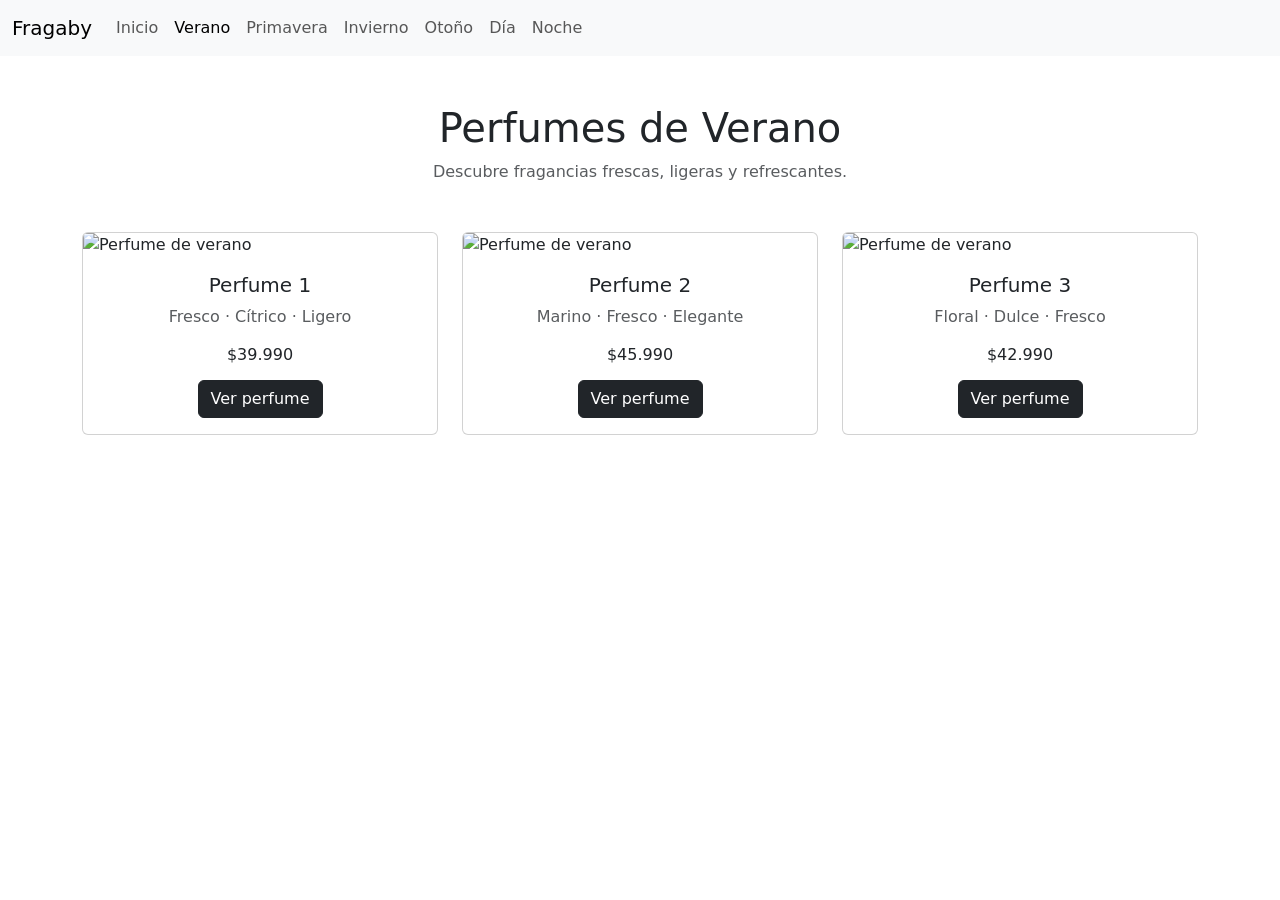
==== verano.html @ 9fd95c56 "ada" ====
<!DOCTYPE html>
<html lang="es">

<head>
    <meta charset="UTF-8">
    <meta name="viewport" content="width=device-width, initial-scale=1.0">

    <title>Fragaby - Verano</title>

    <link
        href="https://cdn.jsdelivr.net/npm/bootstrap@5.3.8/dist/css/bootstrap.min.css"
        rel="stylesheet"
    >

    <link rel="stylesheet" href="css/estilos.css">
</head>

<body>
    <header>
        <nav class="navbar navbar-expand-lg bg-body-tertiary">
            <div class="container-fluid">
                <a class="navbar-brand" href="index.html">
                    Fragaby
                </a>
                <button
                    class="navbar-toggler"
                    type="button"
                    data-bs-toggle="collapse"
                    data-bs-target="#navbarNav"
                >
                    <span class="navbar-toggler-icon"></span>
                </button>

                <div class="collapse navbar-collapse" id="navbarNav">

                    <ul class="navbar-nav">

                        <li class="nav-item">
                            <a class="nav-link" href="index.html">
                                Inicio
                            </a>
                        </li>

                        <li class="nav-item">
                            <a class="nav-link active" href="verano.html">
                                Verano
                            </a>
                        </li>

                        <li class="nav-item">
                            <a class="nav-link" href="primavera.html">
                                Primavera
                            </a>
                        </li>

                        <li class="nav-item">
                            <a class="nav-link" href="invierno.html">
                                Invierno
                            </a>
                        </li>

                        <li class="nav-item">
                            <a class="nav-link" href="otono.html">
                                Otoño
                            </a>
                        </li>

                        <li class="nav-item">
                            <a class="nav-link" href="dia.html">
                                Día
                            </a>
                        </li>

                        <li class="nav-item">
                            <a class="nav-link" href="noche.html">
                                Noche
                            </a>
                        </li>

                    </ul>

                </div>
            </div>
        </nav>
    </header>


    <!-- CONTENIDO -->

    <main class="container py-5">

        <div class="text-center mb-5">

            <h1>Perfumes de Verano</h1>

            <p class="text-muted">
                Descubre fragancias frescas, ligeras y refrescantes.
            </p>

        </div>


        <!-- PERFUMES -->

        <div class="row g-4">

            <!-- PERFUME 1 -->

            <div class="col-12 col-md-6 col-lg-4">

                <div class="card h-100">

                    <img
                        src="img/perfume1.jpg"
                        class="card-img-top"
                        alt="Perfume de verano"
                    >

                    <div class="card-body text-center">

                        <h5 class="card-title">
                            Perfume 1
                        </h5>

                        <p class="card-text text-muted">
                            Fresco · Cítrico · Ligero
                        </p>

                        <h6>
                            $39.990
                        </h6>

                        <a href="#" class="btn btn-dark mt-2">
                            Ver perfume
                        </a>

                    </div>

                </div>

            </div>


            <!-- PERFUME 2 -->

            <div class="col-12 col-md-6 col-lg-4">

                <div class="card h-100">

                    <img
                        src="img/perfume2.jpg"
                        class="card-img-top"
                        alt="Perfume de verano"
                    >

                    <div class="card-body text-center">

                        <h5 class="card-title">
                            Perfume 2
                        </h5>

                        <p class="card-text text-muted">
                            Marino · Fresco · Elegante
                        </p>

                        <h6>
                            $45.990
                        </h6>

                        <a href="#" class="btn btn-dark mt-2">
                            Ver perfume
                        </a>

                    </div>

                </div>

            </div>


            <!-- PERFUME 3 -->

            <div class="col-12 col-md-6 col-lg-4">

                <div class="card h-100">

                    <img
                        src="img/perfume3.jpg"
                        class="card-img-top"
                        alt="Perfume de verano"
                    >

                    <div class="card-body text-center">

                        <h5 class="card-title">
                            Perfume 3
                        </h5>

                        <p class="card-text text-muted">
                            Floral · Dulce · Fresco
                        </p>

                        <h6>
                            $42.990
                        </h6>

                        <a href="#" class="btn btn-dark mt-2">
                            Ver perfume
                        </a>

                    </div>

                </div>

            </div>

        </div>

    </main>

</body>
</html>
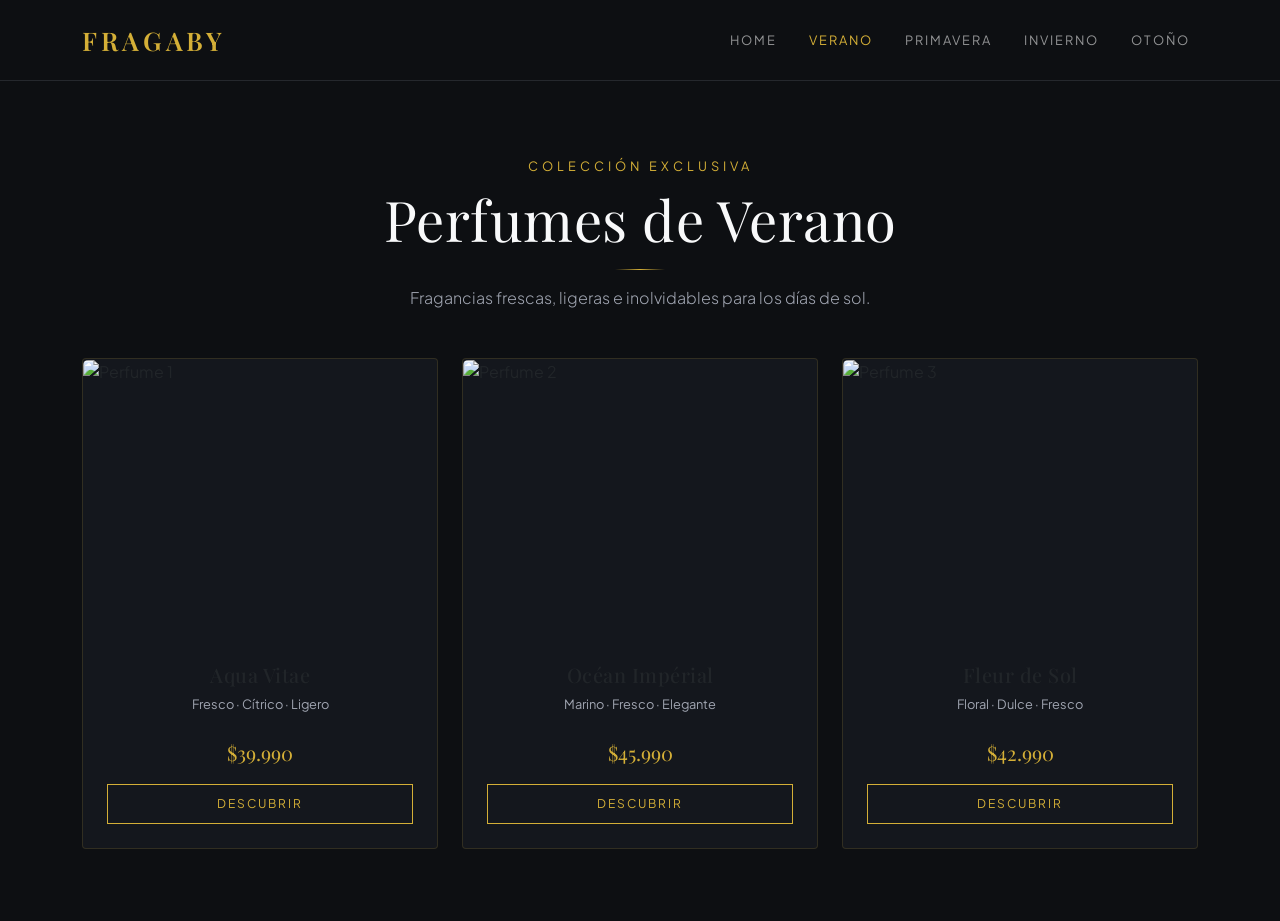
==== commit c2efacd3: "listo" ====
--- a/verano.html
+++ b/verano.html
@@ -1,222 +1,117 @@
-<!DOCTYPE html>
+<!doctype html>
 <html lang="es">
+    <head>
+        <meta charset="UTF-8" />
+        <meta name="viewport" content="width=device-width, initial-scale=1.0" />
+        <title>Fragaby — Verano</title>
 
-<head>
-    <meta charset="UTF-8">
-    <meta name="viewport" content="width=device-width, initial-scale=1.0">
+        <!-- Google Fonts para estilo de lujo -->
+        <link rel="preconnect" href="https://fonts.googleapis.com">
+        <link rel="preconnect" href="https://fonts.gstatic.com" crossorigin>
+        <link href="https://fonts.googleapis.com/css2?family=Playfair+Display:ital,wght@0,400;0,600;1,400&family=Plus+Jakarta+Sans:wght@300;400;500&display=swap" rel="stylesheet">
 
-    <title>Fragaby - Verano</title>
+        <!-- Bootstrap CSS -->
+        <link
+            href="https://cdn.jsdelivr.net/npm/bootstrap@5.3.3/dist/css/bootstrap.min.css"
+            rel="stylesheet"
+        />
+        <link rel="stylesheet" href="css/style.css" />
+    </head>
 
-    <link
-        href="https://cdn.jsdelivr.net/npm/bootstrap@5.3.8/dist/css/bootstrap.min.css"
-        rel="stylesheet"
-    >
+    <body class="luxury-bg text-light">
+        <header>
+            <nav class="navbar navbar-expand-lg navbar-dark bg-transparent py-3 border-bottom border-secondary border-opacity-25">
+                <div class="container">
+                    <a class="navbar-brand brand-logo" href="index.html">FRAGABY</a>
+                    <button
+                        class="navbar-toggler border-0"
+                        type="button"
+                        data-bs-toggle="collapse"
+                        data-bs-target="#navbarSupportedContent"
+                    >
+                        <span class="navbar-toggler-icon"></span>
+                    </button>
+                    <div class="collapse navbar-collapse" id="navbarSupportedContent">
+                        <ul class="navbar-nav ms-auto mb-2 mb-lg-0 gap-lg-3 text-uppercase fs-7 tracking-wider">
+                            <li class="nav-item"><a class="nav-link" href="index.html">Home</a></li>
+                            <li class="nav-item"><a class="nav-link active gold-text" href="#">Verano</a></li>
+                            <li class="nav-item"><a class="nav-link" href="#">Primavera</a></li>
+                            <li class="nav-item"><a class="nav-link" href="#">Invierno</a></li>
+                            <li class="nav-item"><a class="nav-link" href="#">Otoño</a></li>
+                        </ul>
+                    </div>
+                </div>
+            </nav>
+        </header>
 
-    <link rel="stylesheet" href="css/estilos.css">
-</head>
+        <main class="container py-5 my-4">
+            <div class="text-center mb-5 hero-header">
+                <span class="text-gold text-uppercase tracking-widest fs-7">Colección Exclusiva</span>
+                <h1 class="display-4 luxury-title mt-2">Perfumes de Verano</h1>
+                <div class="gold-divider mx-auto my-3"></div>
+                <p class="text-gold-light fw-light">Fragancias frescas, ligeras e inolvidables para los días de sol.</p>
+            </div>
 
-<body>
-    <header>
-        <nav class="navbar navbar-expand-lg bg-body-tertiary">
-            <div class="container-fluid">
-                <a class="navbar-brand" href="index.html">
-                    Fragaby
-                </a>
-                <button
-                    class="navbar-toggler"
-                    type="button"
-                    data-bs-toggle="collapse"
-                    data-bs-target="#navbarNav"
-                >
-                    <span class="navbar-toggler-icon"></span>
-                </button>
+            <div class="row g-4 justify-content-center">
+                <!-- Tarjeta 1 -->
+                <div class="col-12 col-md-6 col-lg-4">
+                    <div class="card luxury-card h-100 border-0">
+                        <div class="card-img-wrapper">
+                            <img src="https://images.unsplash.com/photo-1592945403244-b3fbafd7f539?auto=format&fit=crop&w=600&q=80" class="card-img-top" alt="Perfume 1" />
+                        </div>
+                        <div class="card-body text-center p-4 d-flex flex-column justify-content-between">
+                            <div>
+                                <h3 class="card-title h5 luxury-title">Aqua Vitae</h3>
+                                <p class="card-text text-gold-light fs-7 my-2">Fresco · Cítrico · Ligero</p>
+                            </div>
+                            <div>
+                                <span class="price d-block fs-5 my-3">$39.990</span>
+                                <a href="#" class="btn btn-luxury w-100">Descubrir</a>
+                            </div>
+                        </div>
+                    </div>
+                </div>
 
-                <div class="collapse navbar-collapse" id="navbarNav">
+                <!-- Tarjeta 2 -->
+                <div class="col-12 col-md-6 col-lg-4">
+                    <div class="card luxury-card h-100 border-0">
+                        <div class="card-img-wrapper">
+                            <img src="https://images.unsplash.com/photo-1547887537-6158d64c35b3?auto=format&fit=crop&w=600&q=80" class="card-img-top" alt="Perfume 2" />
+                        </div>
+                        <div class="card-body text-center p-4 d-flex flex-column justify-content-between">
+                            <div>
+                                <h3 class="card-title h5 luxury-title">Océan Impérial</h3>
+                                <p class="card-text text-gold-light fs-7 my-2">Marino · Fresco · Elegante</p>
+                            </div>
+                            <div>
+                                <span class="price d-block fs-5 my-3">$45.990</span>
+                                <a href="#" class="btn btn-luxury w-100">Descubrir</a>
+                            </div>
+                        </div>
+                    </div>
+                </div>
 
-                    <ul class="navbar-nav">
-
-                        <li class="nav-item">
-                            <a class="nav-link" href="index.html">
-                                Inicio
-                            </a>
-                        </li>
-
-                        <li class="nav-item">
-                            <a class="nav-link active" href="verano.html">
-                                Verano
-                            </a>
-                        </li>
-
-                        <li class="nav-item">
-                            <a class="nav-link" href="primavera.html">
-                                Primavera
-                            </a>
-                        </li>
-
-                        <li class="nav-item">
-                            <a class="nav-link" href="invierno.html">
-                                Invierno
-                            </a>
-                        </li>
-
-                        <li class="nav-item">
-                            <a class="nav-link" href="otono.html">
-                                Otoño
-                            </a>
-                        </li>
-
-                        <li class="nav-item">
-                            <a class="nav-link" href="dia.html">
-                                Día
-                            </a>
-                        </li>
-
-                        <li class="nav-item">
-                            <a class="nav-link" href="noche.html">
-                                Noche
-                            </a>
-                        </li>
-
-                    </ul>
-
+                <!-- Tarjeta 3 -->
+                <div class="col-12 col-md-6 col-lg-4">
+                    <div class="card luxury-card h-100 border-0">
+                        <div class="card-img-wrapper">
+                            <img src="https://images.unsplash.com/photo-1523293182086-7651a899d37f?auto=format&fit=crop&w=600&q=80" class="card-img-top" alt="Perfume 3" />
+                        </div>
+                        <div class="card-body text-center p-4 d-flex flex-column justify-content-between">
+                            <div>
+                                <h3 class="card-title h5 luxury-title">Fleur de Sol</h3>
+                                <p class="card-text text-gold-light fs-7 my-2">Floral · Dulce · Fresco</p>
+                            </div>
+                            <div>
+                                <span class="price d-block fs-5 my-3">$42.990</span>
+                                <a href="#" class="btn btn-luxury w-100">Descubrir</a>
+                            </div>
+                        </div>
+                    </div>
                 </div>
             </div>
-        </nav>
-    </header>
+        </main>
 
-
-    <!-- CONTENIDO -->
-
-    <main class="container py-5">
-
-        <div class="text-center mb-5">
-
-            <h1>Perfumes de Verano</h1>
-
-            <p class="text-muted">
-                Descubre fragancias frescas, ligeras y refrescantes.
-            </p>
-
-        </div>
-
-
-        <!-- PERFUMES -->
-
-        <div class="row g-4">
-
-            <!-- PERFUME 1 -->
-
-            <div class="col-12 col-md-6 col-lg-4">
-
-                <div class="card h-100">
-
-                    <img
-                        src="img/perfume1.jpg"
-                        class="card-img-top"
-                        alt="Perfume de verano"
-                    >
-
-                    <div class="card-body text-center">
-
-                        <h5 class="card-title">
-                            Perfume 1
-                        </h5>
-
-                        <p class="card-text text-muted">
-                            Fresco · Cítrico · Ligero
-                        </p>
-
-                        <h6>
-                            $39.990
-                        </h6>
-
-                        <a href="#" class="btn btn-dark mt-2">
-                            Ver perfume
-                        </a>
-
-                    </div>
-
-                </div>
-
-            </div>
-
-
-            <!-- PERFUME 2 -->
-
-            <div class="col-12 col-md-6 col-lg-4">
-
-                <div class="card h-100">
-
-                    <img
-                        src="img/perfume2.jpg"
-                        class="card-img-top"
-                        alt="Perfume de verano"
-                    >
-
-                    <div class="card-body text-center">
-
-                        <h5 class="card-title">
-                            Perfume 2
-                        </h5>
-
-                        <p class="card-text text-muted">
-                            Marino · Fresco · Elegante
-                        </p>
-
-                        <h6>
-                            $45.990
-                        </h6>
-
-                        <a href="#" class="btn btn-dark mt-2">
-                            Ver perfume
-                        </a>
-
-                    </div>
-
-                </div>
-
-            </div>
-
-
-            <!-- PERFUME 3 -->
-
-            <div class="col-12 col-md-6 col-lg-4">
-
-                <div class="card h-100">
-
-                    <img
-                        src="img/perfume3.jpg"
-                        class="card-img-top"
-                        alt="Perfume de verano"
-                    >
-
-                    <div class="card-body text-center">
-
-                        <h5 class="card-title">
-                            Perfume 3
-                        </h5>
-
-                        <p class="card-text text-muted">
-                            Floral · Dulce · Fresco
-                        </p>
-
-                        <h6>
-                            $42.990
-                        </h6>
-
-                        <a href="#" class="btn btn-dark mt-2">
-                            Ver perfume
-                        </a>
-
-                    </div>
-
-                </div>
-
-            </div>
-
-        </div>
-
-    </main>
-
-</body>
+        <script src="https://cdn.jsdelivr.net/npm/bootstrap@5.3.3/dist/js/bootstrap.bundle.min.js"></script>
+    </body>
 </html>
--- a/css/style.css
+++ b/css/style.css
@@ -0,0 +1,104 @@
+.navbar-brand {
+    font-family: Georgia, serif;
+    font-size: 30px;
+    font-weight: 500;
+    letter-spacing: 5px;
+    text-transform: uppercase;
+}
+
+:root {
+    --bg-dark: #0d0f12;
+    --card-bg: #14171d;
+    --gold: #d4af37;
+    --gold-light: #e6ca65;
+    --text-muted: #a0a5b1;
+}
+
+body.luxury-bg {
+    background-color: var(--bg-dark);
+    font-family: 'Plus Jakarta Sans', sans-serif;
+    color: #e0e0e0;
+}
+
+/* Tipografías */
+.luxury-title {
+    font-family: 'Playfair Display', serif;
+    letter-spacing: 0.5px;
+}
+
+.brand-logo {
+    font-family: 'Playfair Display', serif;
+    font-size: 1.6rem;
+    letter-spacing: 4px;
+    color: var(--gold) !important;
+    font-weight: 600;
+}
+
+/* Detalles Dorados */
+.text-gold { color: var(--gold); }
+.text-gold-light { color: var(--text-muted); }
+.gold-text { color: var(--gold) !important; }
+.tracking-wider { letter-spacing: 2px; }
+.tracking-widest { letter-spacing: 4px; }
+.fs-7 { font-size: 0.8rem; }
+
+.gold-divider {
+    width: 50px;
+    height: 1px;
+    background: linear-gradient(90deg, transparent, var(--gold), transparent);
+}
+
+/* Tarjetas */
+.luxury-card {
+    background: var(--card-bg);
+    border: 1px solid rgba(212, 175, 55, 0.15) !important;
+    border-radius: 4px;
+    transition: all 0.4s ease;
+    overflow: hidden;
+}
+
+.luxury-card:hover {
+    transform: translateY(-7px);
+    border-color: rgba(212, 175, 55, 0.5) !important;
+    box-shadow: 0 10px 30px rgba(0, 0, 0, 0.6), 0 0 15px rgba(212, 175, 55, 0.1);
+}
+
+.card-img-wrapper {
+    height: 280px;
+    overflow: hidden;
+}
+
+.card-img-top {
+    height: 100%;
+    width: 100%;
+    object-fit: cover;
+    transition: transform 0.6s ease;
+}
+
+.luxury-card:hover .card-img-top {
+    transform: scale(1.05);
+}
+
+.price {
+    font-family: 'Playfair Display', serif;
+    color: var(--gold);
+}
+
+/* Botón de Lujo */
+.btn-luxury {
+    background: transparent;
+    color: var(--gold);
+    border: 1px solid var(--gold);
+    border-radius: 0;
+    text-transform: uppercase;
+    font-size: 0.75rem;
+    letter-spacing: 2px;
+    padding: 10px 20px;
+    transition: all 0.3s ease;
+}
+
+.btn-luxury:hover {
+    background: var(--gold);
+    color: var(--bg-dark);
+    box-shadow: 0 0 15px rgba(212, 175, 55, 0.4);
+}
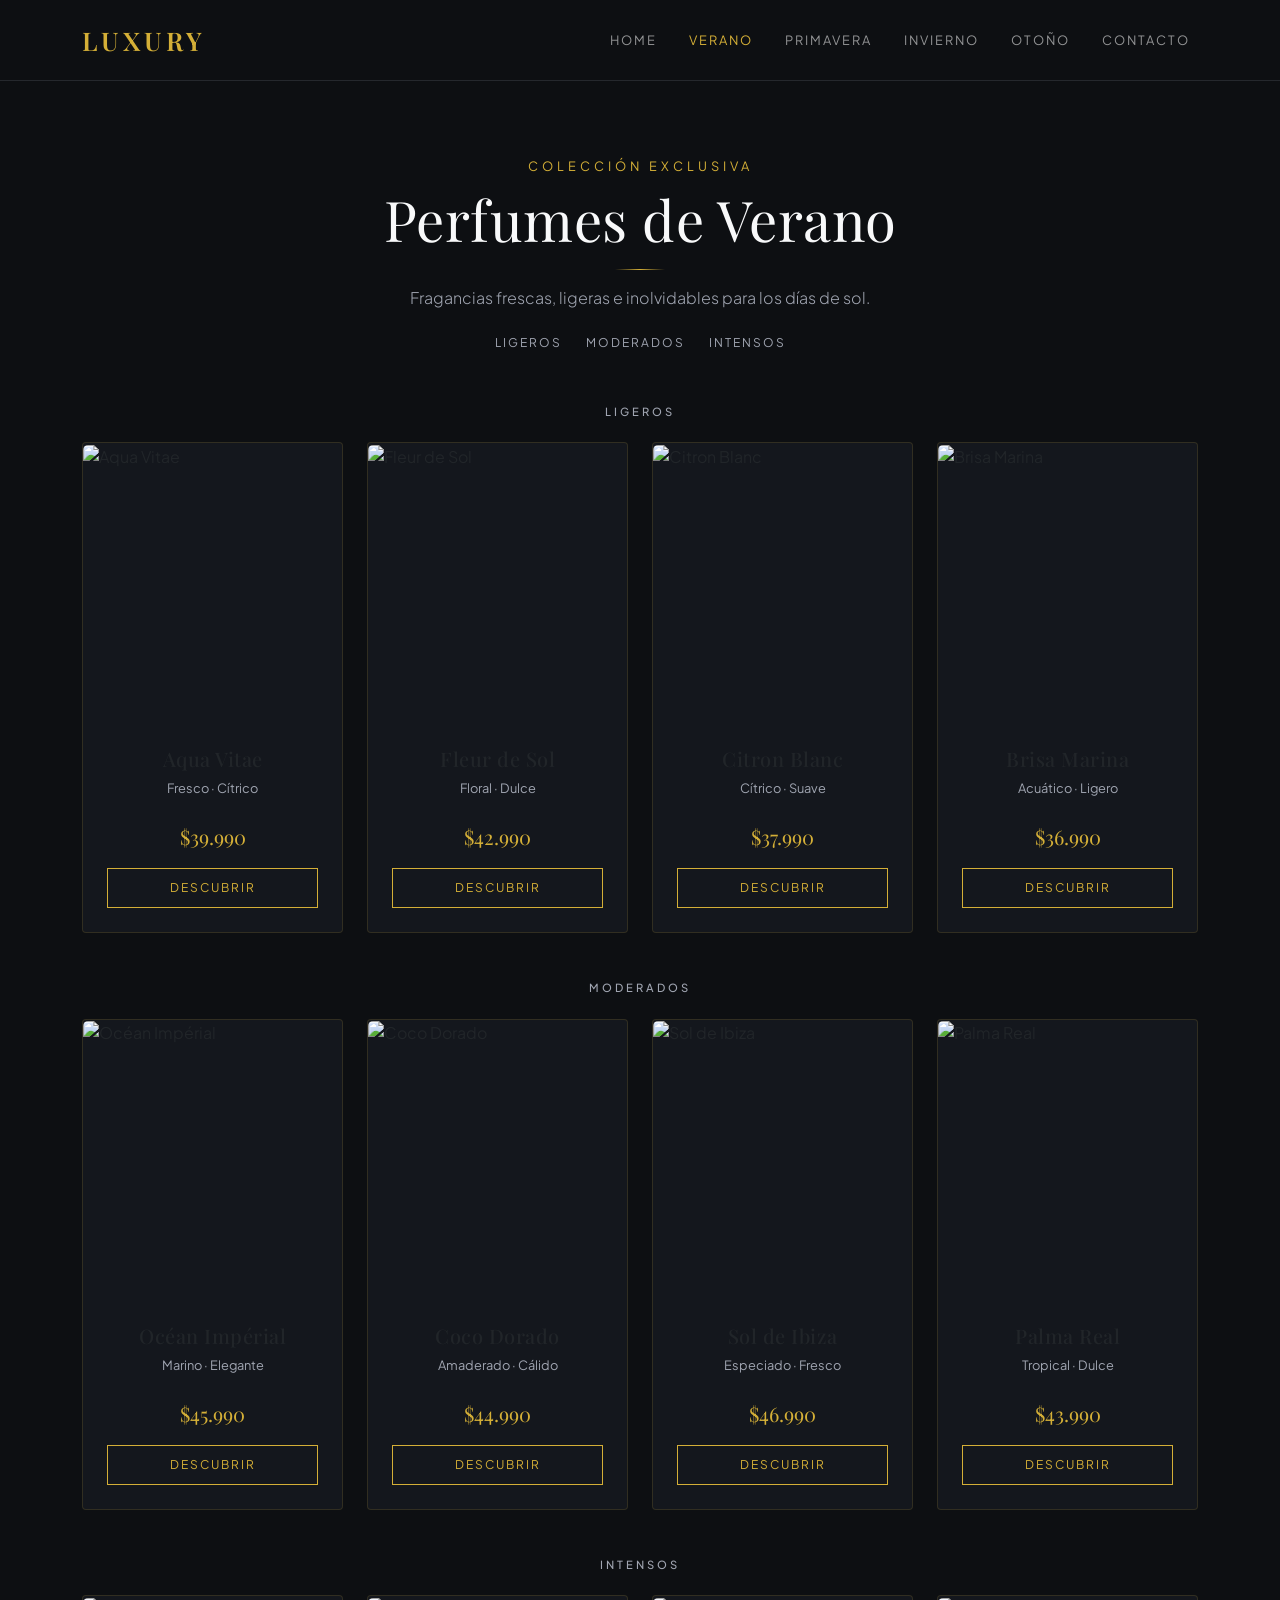
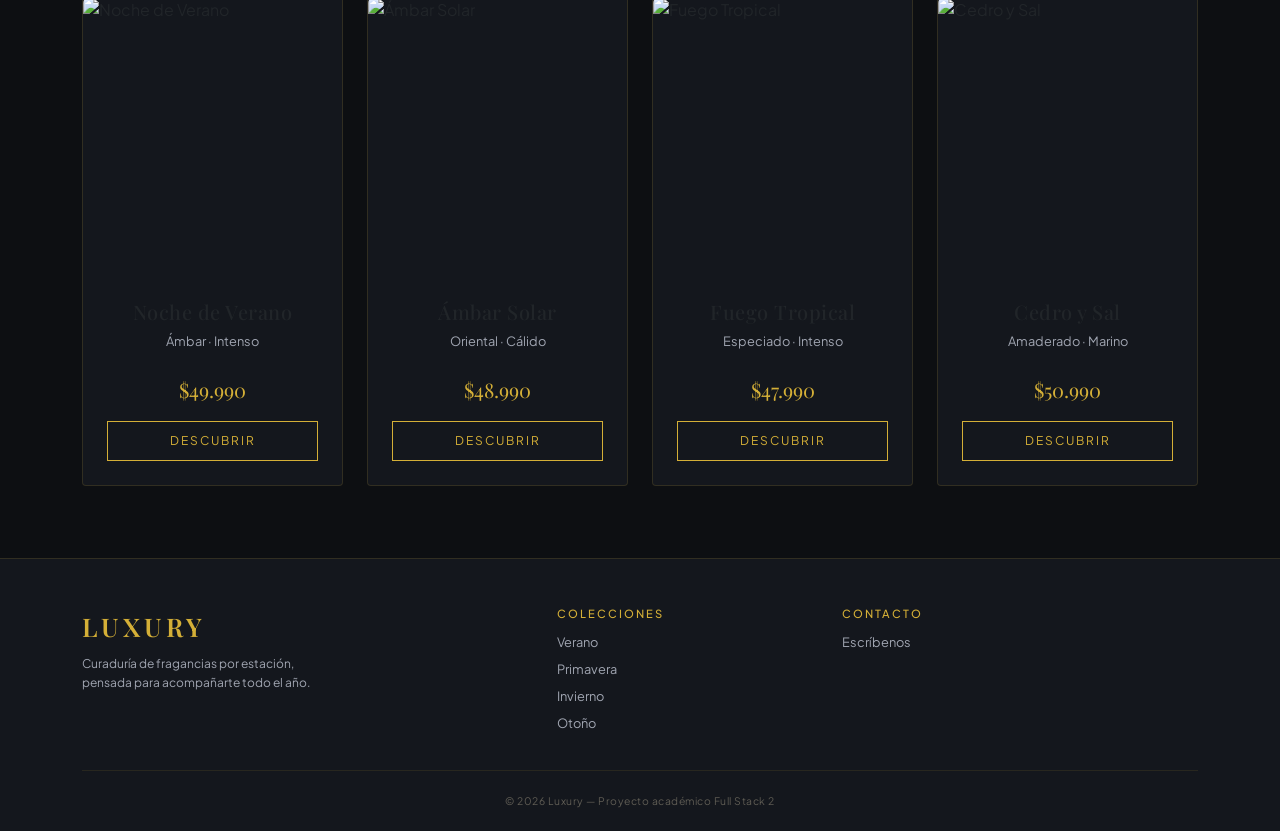
==== commit b63507b7: "claude_te_amo" ====
--- a/verano.html
+++ b/verano.html
@@ -3,18 +3,14 @@
     <head>
         <meta charset="UTF-8" />
         <meta name="viewport" content="width=device-width, initial-scale=1.0" />
-        <title>Fragaby — Verano</title>
-
-        <!-- Google Fonts para estilo de lujo -->
+        <title>Luxury — Verano</title>
+
         <link rel="preconnect" href="https://fonts.googleapis.com">
         <link rel="preconnect" href="https://fonts.gstatic.com" crossorigin>
-        <link href="https://fonts.googleapis.com/css2?family=Playfair+Display:ital,wght@0,400;0,600;1,400&family=Plus+Jakarta+Sans:wght@300;400;500&display=swap" rel="stylesheet">
-
-        <!-- Bootstrap CSS -->
-        <link
-            href="https://cdn.jsdelivr.net/npm/bootstrap@5.3.3/dist/css/bootstrap.min.css"
-            rel="stylesheet"
-        />
+        <link href="https://fonts.googleapis.com/css2?family=Playfair+Display:ital,wght@0,400;0,500;0,600;1,400&family=Plus+Jakarta+Sans:wght@300;400;500&display=swap" rel="stylesheet">
+
+        <link rel="stylesheet" href="https://cdn.jsdelivr.net/npm/bootstrap@5.3.3/dist/css/bootstrap.min.css" />
+        <link rel="stylesheet" href="https://cdn.jsdelivr.net/npm/bootstrap-icons@1.11.3/font/bootstrap-icons.css">
         <link rel="stylesheet" href="css/style.css" />
     </head>
 
@@ -22,22 +18,18 @@
         <header>
             <nav class="navbar navbar-expand-lg navbar-dark bg-transparent py-3 border-bottom border-secondary border-opacity-25">
                 <div class="container">
-                    <a class="navbar-brand brand-logo" href="index.html">FRAGABY</a>
-                    <button
-                        class="navbar-toggler border-0"
-                        type="button"
-                        data-bs-toggle="collapse"
-                        data-bs-target="#navbarSupportedContent"
-                    >
+                    <a class="navbar-brand brand-logo" href="index.html">LUXURY</a>
+                    <button class="navbar-toggler border-0" type="button" data-bs-toggle="collapse" data-bs-target="#navbarSupportedContent">
                         <span class="navbar-toggler-icon"></span>
                     </button>
                     <div class="collapse navbar-collapse" id="navbarSupportedContent">
                         <ul class="navbar-nav ms-auto mb-2 mb-lg-0 gap-lg-3 text-uppercase fs-7 tracking-wider">
                             <li class="nav-item"><a class="nav-link" href="index.html">Home</a></li>
-                            <li class="nav-item"><a class="nav-link active gold-text" href="#">Verano</a></li>
-                            <li class="nav-item"><a class="nav-link" href="#">Primavera</a></li>
-                            <li class="nav-item"><a class="nav-link" href="#">Invierno</a></li>
-                            <li class="nav-item"><a class="nav-link" href="#">Otoño</a></li>
+                            <li class="nav-item"><a class="nav-link active gold-text" href="verano.html">Verano</a></li>
+                            <li class="nav-item"><a class="nav-link" href="primavera.html">Primavera</a></li>
+                            <li class="nav-item"><a class="nav-link" href="invierno.html">Invierno</a></li>
+                            <li class="nav-item"><a class="nav-link" href="otono.html">Otoño</a></li>
+                            <li class="nav-item"><a class="nav-link" href="contacto.html">Contacto</a></li>
                         </ul>
                     </div>
                 </div>
@@ -45,73 +37,276 @@
         </header>
 
         <main class="container py-5 my-4">
-            <div class="text-center mb-5 hero-header">
+            <div class="text-center mb-4 hero-header">
                 <span class="text-gold text-uppercase tracking-widest fs-7">Colección Exclusiva</span>
                 <h1 class="display-4 luxury-title mt-2">Perfumes de Verano</h1>
                 <div class="gold-divider mx-auto my-3"></div>
                 <p class="text-gold-light fw-light">Fragancias frescas, ligeras e inolvidables para los días de sol.</p>
             </div>
 
-            <div class="row g-4 justify-content-center">
-                <!-- Tarjeta 1 -->
-                <div class="col-12 col-md-6 col-lg-4">
-                    <div class="card luxury-card h-100 border-0">
-                        <div class="card-img-wrapper">
-                            <img src="https://images.unsplash.com/photo-1592945403244-b3fbafd7f539?auto=format&fit=crop&w=600&q=80" class="card-img-top" alt="Perfume 1" />
-                        </div>
-                        <div class="card-body text-center p-4 d-flex flex-column justify-content-between">
-                            <div>
-                                <h3 class="card-title h5 luxury-title">Aqua Vitae</h3>
-                                <p class="card-text text-gold-light fs-7 my-2">Fresco · Cítrico · Ligero</p>
-                            </div>
-                            <div>
-                                <span class="price d-block fs-5 my-3">$39.990</span>
-                                <a href="#" class="btn btn-luxury w-100">Descubrir</a>
-                            </div>
-                        </div>
-                    </div>
-                </div>
-
-                <!-- Tarjeta 2 -->
-                <div class="col-12 col-md-6 col-lg-4">
-                    <div class="card luxury-card h-100 border-0">
-                        <div class="card-img-wrapper">
-                            <img src="https://images.unsplash.com/photo-1547887537-6158d64c35b3?auto=format&fit=crop&w=600&q=80" class="card-img-top" alt="Perfume 2" />
-                        </div>
-                        <div class="card-body text-center p-4 d-flex flex-column justify-content-between">
-                            <div>
-                                <h3 class="card-title h5 luxury-title">Océan Impérial</h3>
-                                <p class="card-text text-gold-light fs-7 my-2">Marino · Fresco · Elegante</p>
-                            </div>
-                            <div>
-                                <span class="price d-block fs-5 my-3">$45.990</span>
-                                <a href="#" class="btn btn-luxury w-100">Descubrir</a>
-                            </div>
-                        </div>
-                    </div>
-                </div>
-
-                <!-- Tarjeta 3 -->
-                <div class="col-12 col-md-6 col-lg-4">
-                    <div class="card luxury-card h-100 border-0">
-                        <div class="card-img-wrapper">
-                            <img src="https://images.unsplash.com/photo-1523293182086-7651a899d37f?auto=format&fit=crop&w=600&q=80" class="card-img-top" alt="Perfume 3" />
-                        </div>
-                        <div class="card-body text-center p-4 d-flex flex-column justify-content-between">
-                            <div>
-                                <h3 class="card-title h5 luxury-title">Fleur de Sol</h3>
-                                <p class="card-text text-gold-light fs-7 my-2">Floral · Dulce · Fresco</p>
-                            </div>
-                            <div>
-                                <span class="price d-block fs-5 my-3">$42.990</span>
-                                <a href="#" class="btn btn-luxury w-100">Descubrir</a>
-                            </div>
-                        </div>
-                    </div>
+            <!-- Navegación interna por sector -->
+            <nav class="sector-nav text-center mb-5">
+                <a href="#ligeros" class="sector-link">Ligeros</a>
+                <a href="#moderados" class="sector-link">Moderados</a>
+                <a href="#intensos" class="sector-link">Intensos</a>
+            </nav>
+
+            <!-- Sector: Ligeros -->
+            <section id="ligeros" class="sector-section mb-5">
+                <h2 class="section-label text-center mb-4">Ligeros</h2>
+                <div class="row g-4 justify-content-center">
+                    <div class="col-12 col-md-6 col-lg-3">
+                        <article class="card luxury-card h-100 border-0">
+                            <div class="card-img-wrapper">
+                                <img src="https://images.unsplash.com/photo-1592945403244-b3fbafd7f539?auto=format&fit=crop&w=600&q=80" class="card-img-top" alt="Aqua Vitae" />
+                            </div>
+                            <div class="card-body text-center p-4 d-flex flex-column justify-content-between">
+                                <div>
+                                    <h3 class="card-title h5 luxury-title">Aqua Vitae</h3>
+                                    <p class="card-text text-gold-light fs-7 my-2">Fresco · Cítrico</p>
+                                </div>
+                                <div>
+                                    <span class="price d-block fs-5 my-3">$39.990</span>
+                                    <a href="#" class="btn btn-luxury w-100">Descubrir</a>
+                                </div>
+                            </div>
+                        </article>
+                    </div>
+                    <div class="col-12 col-md-6 col-lg-3">
+                        <article class="card luxury-card h-100 border-0">
+                            <div class="card-img-wrapper">
+                                <img src="https://images.unsplash.com/photo-1523293182086-7651a899d37f?auto=format&fit=crop&w=600&q=80" class="card-img-top" alt="Fleur de Sol" />
+                            </div>
+                            <div class="card-body text-center p-4 d-flex flex-column justify-content-between">
+                                <div>
+                                    <h3 class="card-title h5 luxury-title">Fleur de Sol</h3>
+                                    <p class="card-text text-gold-light fs-7 my-2">Floral · Dulce</p>
+                                </div>
+                                <div>
+                                    <span class="price d-block fs-5 my-3">$42.990</span>
+                                    <a href="#" class="btn btn-luxury w-100">Descubrir</a>
+                                </div>
+                            </div>
+                        </article>
+                    </div>
+                    <div class="col-12 col-md-6 col-lg-3">
+                        <article class="card luxury-card h-100 border-0">
+                            <div class="card-img-wrapper">
+                                <img src="https://images.unsplash.com/photo-1541643600914-78b084683601?auto=format&fit=crop&w=600&q=80" class="card-img-top" alt="Citron Blanc" />
+                            </div>
+                            <div class="card-body text-center p-4 d-flex flex-column justify-content-between">
+                                <div>
+                                    <h3 class="card-title h5 luxury-title">Citron Blanc</h3>
+                                    <p class="card-text text-gold-light fs-7 my-2">Cítrico · Suave</p>
+                                </div>
+                                <div>
+                                    <span class="price d-block fs-5 my-3">$37.990</span>
+                                    <a href="#" class="btn btn-luxury w-100">Descubrir</a>
+                                </div>
+                            </div>
+                        </article>
+                    </div>
+                    <div class="col-12 col-md-6 col-lg-3">
+                        <article class="card luxury-card h-100 border-0">
+                            <div class="card-img-wrapper">
+                                <img src="https://images.unsplash.com/photo-1615529162924-f8605388461d?auto=format&fit=crop&w=600&q=80" class="card-img-top" alt="Brisa Marina" />
+                            </div>
+                            <div class="card-body text-center p-4 d-flex flex-column justify-content-between">
+                                <div>
+                                    <h3 class="card-title h5 luxury-title">Brisa Marina</h3>
+                                    <p class="card-text text-gold-light fs-7 my-2">Acuático · Ligero</p>
+                                </div>
+                                <div>
+                                    <span class="price d-block fs-5 my-3">$36.990</span>
+                                    <a href="#" class="btn btn-luxury w-100">Descubrir</a>
+                                </div>
+                            </div>
+                        </article>
+                    </div>
+                </div>
+            </section>
+
+            <!-- Sector: Moderados -->
+            <section id="moderados" class="sector-section mb-5">
+                <h2 class="section-label text-center mb-4">Moderados</h2>
+                <div class="row g-4 justify-content-center">
+                    <div class="col-12 col-md-6 col-lg-3">
+                        <article class="card luxury-card h-100 border-0">
+                            <div class="card-img-wrapper">
+                                <img src="https://images.unsplash.com/photo-1547887537-6158d64c35b3?auto=format&fit=crop&w=600&q=80" class="card-img-top" alt="Océan Impérial" />
+                            </div>
+                            <div class="card-body text-center p-4 d-flex flex-column justify-content-between">
+                                <div>
+                                    <h3 class="card-title h5 luxury-title">Océan Impérial</h3>
+                                    <p class="card-text text-gold-light fs-7 my-2">Marino · Elegante</p>
+                                </div>
+                                <div>
+                                    <span class="price d-block fs-5 my-3">$45.990</span>
+                                    <a href="#" class="btn btn-luxury w-100">Descubrir</a>
+                                </div>
+                            </div>
+                        </article>
+                    </div>
+                    <div class="col-12 col-md-6 col-lg-3">
+                        <article class="card luxury-card h-100 border-0">
+                            <div class="card-img-wrapper">
+                                <img src="https://images.unsplash.com/photo-1523293182086-7651a899d37f?auto=format&fit=crop&w=600&q=80" class="card-img-top" alt="Coco Dorado" />
+                            </div>
+                            <div class="card-body text-center p-4 d-flex flex-column justify-content-between">
+                                <div>
+                                    <h3 class="card-title h5 luxury-title">Coco Dorado</h3>
+                                    <p class="card-text text-gold-light fs-7 my-2">Amaderado · Cálido</p>
+                                </div>
+                                <div>
+                                    <span class="price d-block fs-5 my-3">$44.990</span>
+                                    <a href="#" class="btn btn-luxury w-100">Descubrir</a>
+                                </div>
+                            </div>
+                        </article>
+                    </div>
+                    <div class="col-12 col-md-6 col-lg-3">
+                        <article class="card luxury-card h-100 border-0">
+                            <div class="card-img-wrapper">
+                                <img src="https://images.unsplash.com/photo-1592945403244-b3fbafd7f539?auto=format&fit=crop&w=600&q=80" class="card-img-top" alt="Sol de Ibiza" />
+                            </div>
+                            <div class="card-body text-center p-4 d-flex flex-column justify-content-between">
+                                <div>
+                                    <h3 class="card-title h5 luxury-title">Sol de Ibiza</h3>
+                                    <p class="card-text text-gold-light fs-7 my-2">Especiado · Fresco</p>
+                                </div>
+                                <div>
+                                    <span class="price d-block fs-5 my-3">$46.990</span>
+                                    <a href="#" class="btn btn-luxury w-100">Descubrir</a>
+                                </div>
+                            </div>
+                        </article>
+                    </div>
+                    <div class="col-12 col-md-6 col-lg-3">
+                        <article class="card luxury-card h-100 border-0">
+                            <div class="card-img-wrapper">
+                                <img src="https://images.unsplash.com/photo-1541643600914-78b084683601?auto=format&fit=crop&w=600&q=80" class="card-img-top" alt="Palma Real" />
+                            </div>
+                            <div class="card-body text-center p-4 d-flex flex-column justify-content-between">
+                                <div>
+                                    <h3 class="card-title h5 luxury-title">Palma Real</h3>
+                                    <p class="card-text text-gold-light fs-7 my-2">Tropical · Dulce</p>
+                                </div>
+                                <div>
+                                    <span class="price d-block fs-5 my-3">$43.990</span>
+                                    <a href="#" class="btn btn-luxury w-100">Descubrir</a>
+                                </div>
+                            </div>
+                        </article>
+                    </div>
+                </div>
+            </section>
+
+            <!-- Sector: Intensos -->
+            <section id="intensos" class="sector-section">
+                <h2 class="section-label text-center mb-4">Intensos</h2>
+                <div class="row g-4 justify-content-center">
+                    <div class="col-12 col-md-6 col-lg-3">
+                        <article class="card luxury-card h-100 border-0">
+                            <div class="card-img-wrapper">
+                                <img src="https://images.unsplash.com/photo-1615529162924-f8605388461d?auto=format&fit=crop&w=600&q=80" class="card-img-top" alt="Noche de Verano" />
+                            </div>
+                            <div class="card-body text-center p-4 d-flex flex-column justify-content-between">
+                                <div>
+                                    <h3 class="card-title h5 luxury-title">Noche de Verano</h3>
+                                    <p class="card-text text-gold-light fs-7 my-2">Ámbar · Intenso</p>
+                                </div>
+                                <div>
+                                    <span class="price d-block fs-5 my-3">$49.990</span>
+                                    <a href="#" class="btn btn-luxury w-100">Descubrir</a>
+                                </div>
+                            </div>
+                        </article>
+                    </div>
+                    <div class="col-12 col-md-6 col-lg-3">
+                        <article class="card luxury-card h-100 border-0">
+                            <div class="card-img-wrapper">
+                                <img src="https://images.unsplash.com/photo-1547887537-6158d64c35b3?auto=format&fit=crop&w=600&q=80" class="card-img-top" alt="Ámbar Solar" />
+                            </div>
+                            <div class="card-body text-center p-4 d-flex flex-column justify-content-between">
+                                <div>
+                                    <h3 class="card-title h5 luxury-title">Ámbar Solar</h3>
+                                    <p class="card-text text-gold-light fs-7 my-2">Oriental · Cálido</p>
+                                </div>
+                                <div>
+                                    <span class="price d-block fs-5 my-3">$48.990</span>
+                                    <a href="#" class="btn btn-luxury w-100">Descubrir</a>
+                                </div>
+                            </div>
+                        </article>
+                    </div>
+                    <div class="col-12 col-md-6 col-lg-3">
+                        <article class="card luxury-card h-100 border-0">
+                            <div class="card-img-wrapper">
+                                <img src="https://images.unsplash.com/photo-1523293182086-7651a899d37f?auto=format&fit=crop&w=600&q=80" class="card-img-top" alt="Fuego Tropical" />
+                            </div>
+                            <div class="card-body text-center p-4 d-flex flex-column justify-content-between">
+                                <div>
+                                    <h3 class="card-title h5 luxury-title">Fuego Tropical</h3>
+                                    <p class="card-text text-gold-light fs-7 my-2">Especiado · Intenso</p>
+                                </div>
+                                <div>
+                                    <span class="price d-block fs-5 my-3">$47.990</span>
+                                    <a href="#" class="btn btn-luxury w-100">Descubrir</a>
+                                </div>
+                            </div>
+                        </article>
+                    </div>
+                    <div class="col-12 col-md-6 col-lg-3">
+                        <article class="card luxury-card h-100 border-0">
+                            <div class="card-img-wrapper">
+                                <img src="https://images.unsplash.com/photo-1592945403244-b3fbafd7f539?auto=format&fit=crop&w=600&q=80" class="card-img-top" alt="Cedro y Sal" />
+                            </div>
+                            <div class="card-body text-center p-4 d-flex flex-column justify-content-between">
+                                <div>
+                                    <h3 class="card-title h5 luxury-title">Cedro y Sal</h3>
+                                    <p class="card-text text-gold-light fs-7 my-2">Amaderado · Marino</p>
+                                </div>
+                                <div>
+                                    <span class="price d-block fs-5 my-3">$50.990</span>
+                                    <a href="#" class="btn btn-luxury w-100">Descubrir</a>
+                                </div>
+                            </div>
+                        </article>
+                    </div>
+                </div>
+            </section>
+        </main>
+
+        <footer class="site-footer">
+            <div class="container">
+                <div class="row gy-4">
+                    <div class="col-12 col-md-5">
+                        <span class="brand-logo d-block mb-2">LUXURY</span>
+                        <p class="footer-text">Curaduría de fragancias por estación, pensada para acompañarte todo el año.</p>
+                    </div>
+                    <div class="col-6 col-md-3">
+                        <h4 class="footer-heading">Colecciones</h4>
+                        <ul class="footer-list">
+                            <li><a href="verano.html">Verano</a></li>
+                            <li><a href="primavera.html">Primavera</a></li>
+                            <li><a href="invierno.html">Invierno</a></li>
+                            <li><a href="otono.html">Otoño</a></li>
+                        </ul>
+                    </div>
+                    <div class="col-6 col-md-4">
+                        <h4 class="footer-heading">Contacto</h4>
+                        <ul class="footer-list">
+                            <li><a href="contacto.html">Escríbenos</a></li>
+                        </ul>
+                    </div>
+                </div>
+                <div class="footer-bottom text-center">
+                    <span>© 2026 Luxury — Proyecto académico Full Stack 2</span>
                 </div>
             </div>
-        </main>
+        </footer>
 
         <script src="https://cdn.jsdelivr.net/npm/bootstrap@5.3.3/dist/js/bootstrap.bundle.min.js"></script>
+        <script src="js/script.js"></script>
     </body>
 </html>
--- a/css/style.css
+++ b/css/style.css
@@ -24,6 +24,7 @@
 .luxury-title {
     font-family: 'Playfair Display', serif;
     letter-spacing: 0.5px;
+    /* elegir buen color de titulo*/
 }
 
 .brand-logo {
@@ -102,3 +103,202 @@
     color: var(--bg-dark);
     box-shadow: 0 0 15px rgba(212, 175, 55, 0.4);
 }
+
+/* Home */
+
+/* ===== Hero ===== */
+.hero-section {
+    padding: 80px 20px 60px;
+    background: var(--card-bg);
+    border-bottom: 1px solid rgba(212, 175, 55, 0.15);
+}
+
+.gold-line-vertical {
+    width: 1px;
+    height: 32px;
+    background: linear-gradient(var(--gold), transparent);
+    margin-bottom: 16px;
+}
+
+/* ===== Franja / manifiesto ===== */
+.manifest-section {
+    padding: 36px 20px;
+    background: var(--card-bg);
+    border-bottom: 1px solid rgba(212, 175, 55, 0.15);
+}
+
+.manifest-quote {
+    font-family: 'Playfair Display', serif;
+    font-style: italic;
+    font-size: 1.2rem;
+    color: #f5f0e6;
+    max-width: 500px;
+    margin: 0 auto;
+    line-height: 1.6;
+}
+
+/* ===== Section label reutilizable ===== */
+.section-label {
+    font-size: 0.7rem;
+    letter-spacing: 3px;
+    text-transform: uppercase;
+    color: var(--text-muted);
+}
+
+/* ===== Explora por estación ===== */
+.season-grid {
+    display: grid;
+    grid-template-columns: repeat(4, 1fr);
+    gap: 16px;
+}
+
+.season-card {
+    position: relative;
+    height: 180px;
+    border-radius: 4px;
+    overflow: hidden;
+}
+
+.season-link {
+    display: block;
+    height: 100%;
+    text-decoration: none;
+}
+
+.season-img {
+    width: 100%;
+    height: 100%;
+    object-fit: cover;
+    transition: transform 0.5s ease;
+}
+
+.season-overlay {
+    position: absolute;
+    inset: 0;
+    background: rgba(10, 12, 15, 0.5);
+    transition: background 0.3s ease;
+}
+
+.season-content {
+    position: absolute;
+    bottom: 0;
+    left: 0;
+    right: 0;
+    padding: 16px;
+    text-align: center;
+    border-top: 1px solid rgba(212, 175, 55, 0.4);
+}
+
+.season-content i {
+    color: var(--gold);
+    font-size: 1.2rem;
+}
+
+.season-title {
+    font-family: 'Playfair Display', serif;
+    font-size: 1rem;
+    color: #f5f0e6;
+    margin-top: 6px;
+    letter-spacing: 0.5px;
+}
+
+.season-card:hover .season-img {
+    transform: scale(1.08);
+}
+
+.season-card:hover .season-overlay {
+    background: rgba(10, 12, 15, 0.3);
+}
+
+/* ===== Footer ===== */
+.site-footer {
+    background: var(--card-bg);
+    border-top: 1px solid rgba(212, 175, 55, 0.15);
+    padding: 48px 0 20px;
+}
+
+.footer-text {
+    font-size: 0.75rem;
+    color: var(--text-muted);
+    max-width: 260px;
+    line-height: 1.6;
+}
+
+.footer-heading {
+    font-size: 0.7rem;
+    letter-spacing: 2px;
+    text-transform: uppercase;
+    color: var(--gold);
+    margin-bottom: 12px;
+}
+
+.footer-list {
+    list-style: none;
+    padding: 0;
+    margin: 0;
+    font-size: 0.8rem;
+}
+
+.footer-list li {
+    margin-bottom: 8px;
+}
+
+.footer-list a {
+    color: var(--text-muted);
+    text-decoration: none;
+}
+
+.footer-list a:hover {
+    color: var(--gold);
+}
+
+.footer-bottom {
+    border-top: 1px solid rgba(212, 175, 55, 0.1);
+    margin-top: 28px;
+    padding-top: 16px;
+}
+
+.footer-bottom span {
+    font-size: 0.65rem;
+    color: #5f5c54;
+    letter-spacing: 0.5px;
+}
+
+/* ===== Responsive ===== */
+@media (max-width: 768px) {
+    .season-grid {
+        grid-template-columns: repeat(2, 1fr);
+    }
+
+    .hero-section {
+        padding: 60px 16px 40px;
+    }
+}
+
+/* ===== Nav interna de sectores ===== */
+.sector-nav {
+    display: flex;
+    justify-content: center;
+    gap: 24px;
+    flex-wrap: wrap;
+}
+
+.sector-link {
+    font-size: 0.75rem;
+    letter-spacing: 2px;
+    text-transform: uppercase;
+    color: var(--text-muted);
+    text-decoration: none;
+    padding-bottom: 4px;
+    border-bottom: 1px solid transparent;
+    transition: all 0.3s ease;
+}
+
+.sector-link:hover {
+    color: var(--gold);
+    border-bottom-color: var(--gold);
+}
+
+.sector-section {
+    scroll-margin-top: 90px;
+}
